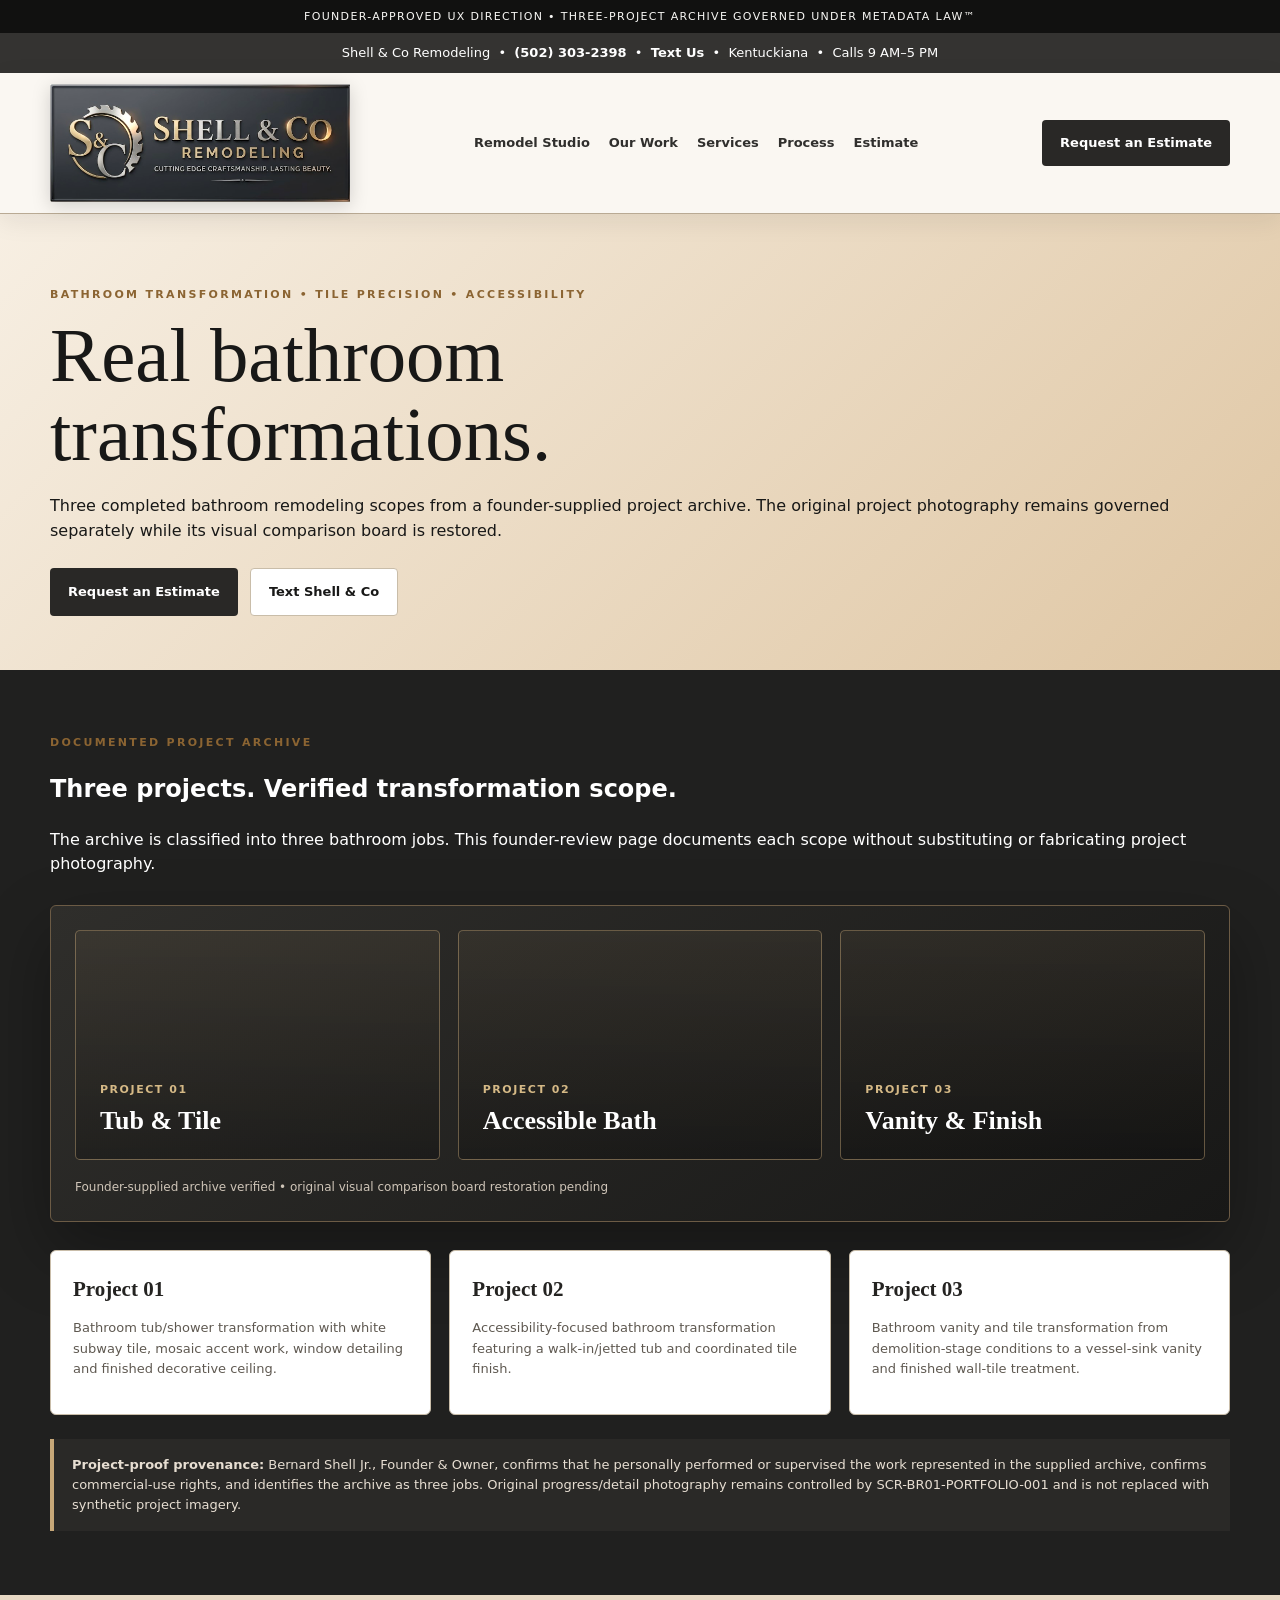
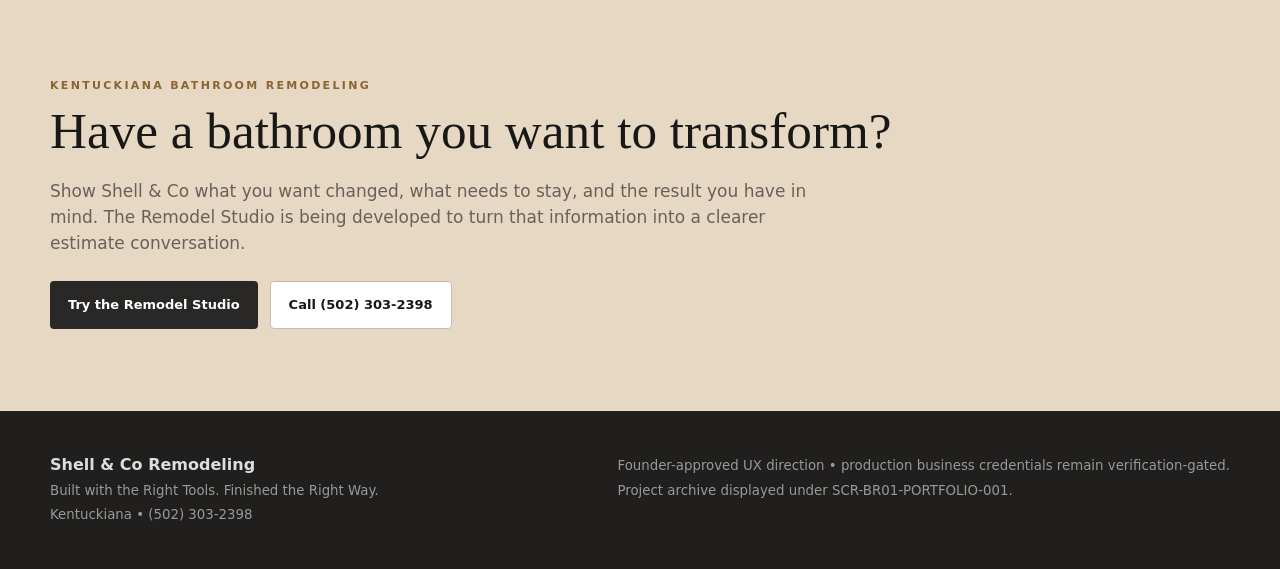
==== our-work.html @ 7fb0405b "fix(br02): refresh final presentation assets" ====
<!doctype html>
<html lang="en">
<head>
<meta charset="utf-8">
<meta name="viewport" content="width=device-width,initial-scale=1">
<title>Before & After Bathroom Projects | Shell & Co Remodeling</title>
<meta name="description" content="Shell & Co Remodeling project gallery showing three founder-supplied before-and-after bathroom remodeling project groups in the founder-approved website experience.">
<meta name="robots" content="noindex,nofollow">
<link rel="apple-touch-icon" sizes="180x180" href="assets/brand/apple-touch-icon.png">
<link rel="icon" type="image/png" sizes="32x32" href="assets/brand/favicon-32x32.png">
<link rel="icon" type="image/png" sizes="16x16" href="assets/brand/favicon-16x16.png">
<link rel="icon" href="assets/brand/favicon.ico">
<meta name="theme-color" content="#343331">
<link rel="stylesheet" href="assets/styles.css">
<link rel="stylesheet" href="assets/qa-fixes.css?v=20260819-1">
<style>
.work-hero{padding:72px 0 54px;background:linear-gradient(135deg,#f7efe3,#dfc6a3)}
.work-hero h1{font-family:Georgia,"Times New Roman",serif;font-size:clamp(46px,6vw,78px);line-height:1.02;margin:14px 0 20px;font-weight:500;max-width:900px}
.work-proof{background:#20201f;padding:64px 0;color:#fff}
.project-archive-board{display:grid;grid-template-columns:repeat(3,1fr);gap:18px;margin-top:28px;padding:24px;border:1px solid #6c5b45;box-shadow:0 28px 70px rgba(0,0,0,.32);border-radius:6px;background:linear-gradient(145deg,#2f2e2b,#181817)}
.archive-project{min-height:230px;display:flex;flex-direction:column;justify-content:flex-end;padding:24px;border:1px solid rgba(198,167,120,.45);border-radius:5px;background:linear-gradient(180deg,rgba(198,167,120,.08),rgba(0,0,0,.2))}
.archive-project span{font-size:11px;font-weight:800;letter-spacing:.14em;text-transform:uppercase;color:#d5b986}
.archive-project strong{font-family:Georgia,"Times New Roman",serif;font-size:26px;line-height:1.12;margin-top:8px}
.archive-status{grid-column:1/-1;margin:0;color:#cfc5b8;font-size:12px;line-height:1.55}
.project-notes{display:grid;grid-template-columns:repeat(3,1fr);gap:18px;margin-top:28px}
.project-note{background:#fff;color:#242321;border:1px solid #c9bda9;border-radius:6px;padding:22px}
.project-note strong{font-family:Georgia,serif;font-size:21px}
.project-note p{font-size:13px;color:#5f5951}
.proof-law{margin-top:24px;padding:16px 18px;border-left:4px solid #c6a778;background:#2a2927;color:#e7ded2;font-size:13px}
.work-cta{display:flex;gap:12px;flex-wrap:wrap;margin-top:24px}
@media(max-width:760px){.project-archive-board,.project-notes{grid-template-columns:1fr}.archive-project{min-height:150px}.work-hero{padding:54px 0 42px}.work-proof{padding:44px 0}}
</style>
</head>
<body>
<div class="prototype-bar">Founder-Approved UX Direction • Three-project archive governed under Metadata Law™</div>
<div class="contact-bar">Shell &amp; Co Remodeling &nbsp;•&nbsp; <a href="tel:+15023032398">(502) 303-2398</a> &nbsp;•&nbsp; <a href="sms:+15023032398">Text Us</a> &nbsp;•&nbsp; Kentuckiana &nbsp;•&nbsp; Calls 9 AM–5 PM</div>
<header class="site-header"><div class="wrap nav">
<a class="brand" href="index.html#top"><img class="brand-logo brand-logo-horizontal" src="assets/brand/shellco-nav-header.png" alt="Shell & Co Remodeling — Cutting Edge Craftsmanship. Lasting Beauty."></a>
<nav class="nav-links" aria-label="Primary"><a href="index.html#studio">Remodel Studio</a><a href="our-work.html" aria-current="page">Our Work</a><a href="index.html#services">Services</a><a href="index.html#process">Process</a><a href="index.html#estimate">Estimate</a></nav>
<a class="button" href="index.html#estimate">Request an Estimate</a>
</div></header>
<main>
<section class="work-hero"><div class="wrap"><div class="eyebrow">Bathroom Transformation • Tile Precision • Accessibility</div><h1>Real bathroom transformations.</h1><p class="lead">Three completed bathroom remodeling scopes from a founder-supplied project archive. The original project photography remains governed separately while its visual comparison board is restored.</p><div class="work-cta"><a class="button" href="index.html#estimate">Request an Estimate</a><a class="button light" href="sms:+15023032398">Text Shell &amp; Co</a></div></div></section>
<section class="work-proof"><div class="wrap"><div class="eyebrow">Documented Project Archive</div><h2>Three projects. Verified transformation scope.</h2><p class="lead">The archive is classified into three bathroom jobs. This founder-review page documents each scope without substituting or fabricating project photography.</p>
<div class="project-archive-board" aria-label="Three documented bathroom remodeling projects"><article class="archive-project"><span>Project 01</span><strong>Tub &amp; Tile</strong></article><article class="archive-project"><span>Project 02</span><strong>Accessible Bath</strong></article><article class="archive-project"><span>Project 03</span><strong>Vanity &amp; Finish</strong></article><p class="archive-status">Founder-supplied archive verified • original visual comparison board restoration pending</p></div>
<div class="project-notes">
<article class="project-note"><strong>Project 01</strong><p>Bathroom tub/shower transformation with white subway tile, mosaic accent work, window detailing and finished decorative ceiling.</p></article>
<article class="project-note"><strong>Project 02</strong><p>Accessibility-focused bathroom transformation featuring a walk-in/jetted tub and coordinated tile finish.</p></article>
<article class="project-note"><strong>Project 03</strong><p>Bathroom vanity and tile transformation from demolition-stage conditions to a vessel-sink vanity and finished wall-tile treatment.</p></article>
</div>
<div class="proof-law"><strong>Project-proof provenance:</strong> Bernard Shell Jr., Founder &amp; Owner, confirms that he personally performed or supervised the work represented in the supplied archive, confirms commercial-use rights, and identifies the archive as three jobs. Original progress/detail photography remains controlled by SCR-BR01-PORTFOLIO-001 and is not replaced with synthetic project imagery.</div>
</div></section>
<section class="section sand"><div class="wrap"><div class="eyebrow">Kentuckiana Bathroom Remodeling</div><h2>Have a bathroom you want to transform?</h2><p class="lead">Show Shell & Co what you want changed, what needs to stay, and the result you have in mind. The Remodel Studio is being developed to turn that information into a clearer estimate conversation.</p><div class="work-cta"><a class="button" href="index.html#studio">Try the Remodel Studio</a><a class="button light" href="tel:+15023032398">Call (502) 303-2398</a></div></div></section>
</main>
<footer class="footer"><div class="wrap footer-grid"><div><strong>Shell &amp; Co Remodeling</strong><br><small>Built with the Right Tools. Finished the Right Way.<br>Kentuckiana • (502) 303-2398</small></div><div><small>Founder-approved UX direction • production business credentials remain verification-gated.<br>Project archive displayed under SCR-BR01-PORTFOLIO-001.</small></div></div></footer>
</body></html>
---- assets/styles.css ----
:root{--ink:#242321;--charcoal:#3d3b39;--charcoal2:#2c2b29;--gray:#74716c;--line:#d8d1c6;--beige:#d9c7af;--sand:#eee6da;--cream:#f7f3ed;--white:#fff;--green:#53735a;--yellow:#a8792d;--red:#99584d;--shadow:0 18px 55px rgba(42,38,33,.12)}*{box-sizing:border-box}html{scroll-behavior:smooth}body{margin:0;font-family:Inter,ui-sans-serif,system-ui,-apple-system,BlinkMacSystemFont,"Segoe UI",sans-serif;color:var(--ink);background:var(--cream);line-height:1.55}button,input,select,textarea{font:inherit}a{color:inherit}.wrap{width:min(1180px,calc(100% - 36px));margin:auto}.prototype-bar{background:#181817;color:#eee;padding:8px 18px;text-align:center;font-size:11px;letter-spacing:.12em;text-transform:uppercase}.contact-bar{background:var(--charcoal);color:#fff;padding:10px 18px;text-align:center;font-size:13px}.contact-bar a{color:#fff;font-weight:750;text-decoration:none}.site-header{position:sticky;top:0;z-index:50;background:rgba(247,243,237,.96);backdrop-filter:blur(12px);border-bottom:1px solid var(--line)}.nav{display:flex;align-items:center;justify-content:space-between;gap:24px;padding:13px 0}.brand{display:flex;align-items:center;gap:13px;text-decoration:none}.brand-logo{display:block;object-fit:contain}.brand-logo-horizontal{width:min(320px,34vw);height:auto;background:transparent;border-radius:0}.brand-copy strong{display:block;font-family:Georgia,"Times New Roman",serif;font-size:20px;letter-spacing:.02em}.brand-copy span{display:block;color:#776d61;font-size:9px;letter-spacing:.18em;text-transform:uppercase}.nav-links{display:flex;align-items:center;gap:24px}.nav-links a{text-decoration:none;font-size:13px;font-weight:650;color:#494744}.button{display:inline-flex;align-items:center;justify-content:center;border:0;border-radius:4px;padding:13px 18px;background:var(--charcoal);color:#fff;text-decoration:none;font-weight:800;font-size:13px;cursor:pointer;transition:.2s}.button:hover{transform:translateY(-1px);background:#292826}.button.light{background:#fff;color:var(--ink);border:1px solid var(--line)}.button.beige{background:var(--beige);color:#2a2723}.button.ghost{background:transparent;border:1px solid #8a8176;color:var(--ink)}.hero{display:grid;grid-template-columns:1.05fr .95fr;min-height:650px;background:linear-gradient(130deg,#f8f4ed,#eee4d6)}.hero-copy{display:flex;flex-direction:column;justify-content:center;padding:78px max(30px,calc((100vw - 1180px)/2)) 78px max(30px,calc((100vw - 1180px)/2))}.eyebrow{font-size:11px;letter-spacing:.21em;text-transform:uppercase;color:#8f7354;font-weight:850}.hero h1{font-family:Georgia,"Times New Roman",serif;font-size:clamp(47px,5vw,76px);line-height:1.02;margin:15px 0 21px;font-weight:500}.hero p{max-width:650px;color:#5a5550;font-size:18px}.hero-actions{display:flex;gap:12px;flex-wrap:wrap;margin-top:22px}.hero-visual{background:var(--charcoal2);display:grid;place-items:center;padding:50px;position:relative;overflow:hidden}.hero-visual:before,.hero-visual:after{content:"";position:absolute;border:1px solid rgba(217,199,175,.3);border-radius:50%}.hero-visual:before{width:520px;height:520px}.hero-visual:after{width:350px;height:350px}.blade-mark{position:relative;z-index:1;width:min(340px,90%);aspect-ratio:1;border:18px dashed #b9b4ae;border-radius:50%;display:grid;place-items:center;box-shadow:0 0 0 6px #6f6d69 inset}.blade-mark .house{width:60%;height:45%;border-left:7px solid #eee;border-right:7px solid #eee;border-bottom:7px solid #eee;position:relative}.blade-mark .house:before{content:"";position:absolute;width:67%;aspect-ratio:1;left:16%;top:-45%;border-left:7px solid #eee;border-top:7px solid #eee;transform:rotate(45deg)}.blade-mark b{position:absolute;bottom:28px;color:#d9c7af;font-family:Georgia,serif;letter-spacing:.13em;font-size:13px}.section{padding:82px 0}.section.white{background:#fff}.section.dark{background:var(--charcoal2);color:#fff}.section.sand{background:var(--sand)}.section h2{font-family:Georgia,"Times New Roman",serif;font-size:clamp(36px,4vw,54px);line-height:1.1;margin:9px 0 18px;font-weight:500}.section .lead{max-width:760px;color:#68615a;font-size:17px}.section.dark .lead{color:#d0cbc5}.feature-grid{display:grid;grid-template-columns:repeat(3,1fr);gap:18px;margin-top:35px}.feature{padding:27px;background:#fff;border:1px solid var(--line);border-radius:6px}.feature .num{font-family:Georgia,serif;color:#a48664;font-size:31px}.feature h3{font-family:Georgia,serif;font-size:22px;margin:8px 0}.feature p{color:#655f58;font-size:14px}.studio-shell{margin-top:35px;border:1px solid var(--line);border-radius:8px;background:#fff;box-shadow:var(--shadow);overflow:hidden}.studio-head{display:flex;justify-content:space-between;gap:20px;align-items:center;padding:20px 24px;background:#302f2d;color:#fff}.studio-head strong{font-family:Georgia,serif;font-size:22px}.studio-head span{font-size:11px;letter-spacing:.1em;text-transform:uppercase;color:#d9c7af}.studio-grid{display:grid;grid-template-columns:.8fr 1.2fr;min-height:520px}.controls{padding:26px;border-right:1px solid var(--line);background:#fbfaf8}.output{padding:26px;background:#f2eee8}.step-label{display:flex;gap:10px;align-items:center;font-weight:800;margin:4px 0 11px}.step-label i{font-style:normal;width:27px;height:27px;border-radius:50%;display:grid;place-items:center;background:var(--charcoal);color:#fff;font-size:12px}.dropzone{border:2px dashed #b7ab9d;border-radius:7px;padding:22px;text-align:center;background:#fff;cursor:pointer;transition:.2s}.dropzone:hover,.dropzone.drag{border-color:#7e694f;background:#fbf6ef}.dropzone input{display:none}.preview-image{width:100%;max-height:270px;object-fit:cover;border-radius:5px;margin-top:14px;display:none}.field{margin-top:17px}.field label{display:block;font-size:11px;letter-spacing:.08em;text-transform:uppercase;font-weight:800;color:#6d6257;margin-bottom:6px}.field select,.field input,.field textarea{width:100%;border:1px solid #cfc6ba;border-radius:4px;padding:11px 12px;background:#fff}.field textarea{min-height:86px;resize:vertical}.chips{display:flex;flex-wrap:wrap;gap:8px}.chip{padding:9px 11px;border:1px solid #cfc6ba;border-radius:999px;background:#fff;font-size:12px;cursor:pointer}.chip.active{background:var(--charcoal);color:#fff;border-color:var(--charcoal)}.concept-grid{display:grid;grid-template-columns:1fr 1fr;gap:14px;margin-top:14px}.concept{background:#fff;border:1px solid var(--line);border-radius:6px;overflow:hidden;position:relative}.concept-art{aspect-ratio:4/3;display:grid;place-items:center;background:linear-gradient(145deg,#d6cec2,#f7f4ef 47%,#aaa39a);position:relative}.concept-art:before{content:"";position:absolute;width:60%;height:56%;border:7px solid rgba(55,53,50,.58);border-top:0;bottom:11%;left:20%}.concept-art:after{content:"";position:absolute;width:43%;height:43%;border-left:7px solid rgba(55,53,50,.58);border-top:7px solid rgba(55,53,50,.58);transform:rotate(45deg);top:14%;left:28%}.concept-art span{z-index:1;background:rgba(45,43,40,.82);color:#fff;padding:7px 10px;border-radius:3px;font-size:11px;letter-spacing:.06em;text-transform:uppercase}.concept-copy{padding:14px}.concept-copy strong{font-family:Georgia,serif}.concept-copy p{font-size:12px;color:#69635c;margin:5px 0 0}.concept.selected{outline:3px solid var(--beige)}.concept button{position:absolute;right:10px;top:10px;border:0;background:#fff;padding:7px 9px;border-radius:3px;font-size:11px;font-weight:800;cursor:pointer}.notice{padding:13px 15px;border:1px solid #d7c29d;background:#fff9ec;color:#675a48;border-radius:5px;font-size:12px;margin-top:14px}.packet{margin-top:18px;background:#2f2e2c;color:#fff;border-radius:6px;padding:18px}.packet h3{font-family:Georgia,serif;margin:0 0 8px}.packet p{font-size:12px;color:#d9d3ca}.packet-tags{display:flex;gap:7px;flex-wrap:wrap}.packet-tags span{border:1px solid #746f68;padding:5px 8px;border-radius:999px;font-size:10px}.trust-grid{display:grid;grid-template-columns:repeat(3,1fr);gap:17px;margin-top:30px}.trust{background:#fff;border:1px solid var(--line);padding:24px;border-radius:5px}.trust b{font-family:Georgia,serif;font-size:20px}.trust p{font-size:13px;color:#675f58}.review-status{display:flex;gap:10px;flex-wrap:wrap;margin-top:16px}.status{font-size:11px;font-weight:800;border-radius:999px;padding:7px 9px}.status.green{background:#e7f0e8;color:var(--green)}.status.yellow{background:#fff1d7;color:var(--yellow)}.status.red{background:#f5e3df;color:var(--red)}.estimate{display:grid;grid-template-columns:.8fr 1.2fr;gap:26px;margin-top:30px}.contact-card{background:var(--charcoal2);color:#fff;padding:28px;border-radius:6px}.contact-card h3{font-family:Georgia,serif;font-size:28px;margin-top:0}.contact-card a{color:#fff}.contact-card p{color:#ddd}.form-card{background:#fff;border:1px solid var(--line);padding:28px;border-radius:6px}.form-grid{display:grid;grid-template-columns:1fr 1fr;gap:14px}.full{grid-column:1/-1}.form-card label{display:block;font-size:11px;text-transform:uppercase;letter-spacing:.07em;font-weight:800;color:#685f55;margin-bottom:5px}.form-card input,.form-card select,.form-card textarea{width:100%;padding:11px;border:1px solid #cbc2b7;border-radius:4px}.form-card textarea{min-height:90px}.form-result{display:none;margin-top:14px;background:#edf3ec;border:1px solid #b7c8b3;color:#365135;padding:13px;border-radius:4px;font-size:13px}.footer{padding:42px 0;background:#201f1e;color:#ddd}.footer-grid{display:flex;justify-content:space-between;gap:30px;flex-wrap:wrap}.footer small{color:#999}.research-note{font-size:12px;color:#777;margin-top:15px}.sr-only{position:absolute;width:1px;height:1px;padding:0;margin:-1px;overflow:hidden;clip:rect(0,0,0,0);white-space:nowrap;border:0}@media(max-width:920px){.nav-links{display:none}.hero{grid-template-columns:1fr;min-height:auto}.hero-copy{padding:60px 26px}.hero-visual{min-height:440px}.feature-grid,.trust-grid,.estimate,.studio-grid{grid-template-columns:1fr}.controls{border-right:0;border-bottom:1px solid var(--line)}.form-grid,.concept-grid{grid-template-columns:1fr}.full{grid-column:auto}.section{padding:62px 0}}@media(max-width:560px){.wrap{width:min(100% - 24px,1180px)}.hero h1{font-size:43px}.section h2{font-size:37px}.brand-copy span{display:none}.brand-logo{width:48px;height:52px}.button{width:100%}.hero-actions{display:grid}.studio-head{align-items:flex-start;flex-direction:column}.output,.controls{padding:18px}}
.hero-brand-mark{position:relative;z-index:1;width:min(480px,88%);height:auto;object-fit:contain;filter:drop-shadow(0 18px 36px rgba(0,0,0,.2))}
@media(max-width:560px){.brand-logo-horizontal{width:220px}.hero-brand-mark{width:min(390px,92%)}}


/* SCR-BR02 frontend integration — founder-review controls */
.studio-consent{display:flex;gap:10px;align-items:flex-start;margin-top:16px;padding:12px 14px;border:1px solid #cfc5b7;border-radius:10px;background:#f7f3ed;color:#3f3a35;font-size:13px;line-height:1.45}
.studio-consent input{margin-top:3px;accent-color:#2f302f}
.concept[hidden]{display:none}
.concept-art{overflow:hidden}
.concept-art img{display:block;width:100%;height:100%;min-height:210px;object-fit:cover}
.concept .concept-select:disabled{opacity:.55;cursor:not-allowed}
.notice.error{border-color:#9e3b35;background:#fff1ef;color:#70251f}
.notice.success{border-color:#4d7559;background:#eff8f1;color:#284c32}
#generateBtn[disabled],#deleteStudioBtn[disabled]{opacity:.62;cursor:wait}

/* SCR-BR02 upload layout correction — keep the step header outside the dropzone. */
.studio-upload-step{display:flex;flex-direction:column;width:100%;min-width:0}
.studio-upload-step .step-label{position:relative;z-index:1;width:100%;margin:4px 0 14px;overflow:visible}
.studio-upload-step .step-label span{display:block;min-width:0;line-height:1.35}
.studio-upload-step .dropzone{display:flex;flex-direction:column;align-items:center;justify-content:center;width:100%;min-height:132px;padding:26px 22px;overflow:visible;line-height:1.45}
.studio-upload-step .dropzone strong{display:block;max-width:100%;margin:0;color:var(--ink);line-height:1.35}
.studio-upload-step .dropzone small{display:block;max-width:100%;margin-top:8px;color:#5f5951;line-height:1.45}
.studio-upload-step .preview-image{flex:0 0 auto}

@media(max-width:560px){
  .studio-upload-step .dropzone{min-height:120px;padding:22px 16px}
}
---- assets/qa-fixes.css ----
/* SCR-BR01 founder-review QA corrections — 2026-08-12 */

a:focus-visible,
button:focus-visible,
input:focus-visible,
select:focus-visible,
textarea:focus-visible,
.dropzone:focus-within {
  outline: 3px solid #9b7441;
  outline-offset: 3px;
}

:root {
  --ink:#181817;
  --charcoal:#343331;
  --charcoal2:#20201f;
  --gray:#5f5d59;
  --line:#c9bda9;
  --beige:#c6a778;
  --sand:#e7d8c3;
  --cream:#f5ede1;
  --white:#ffffff;
  --shadow:0 22px 64px rgba(24,22,19,.18);
}
body { background:var(--cream); }
.prototype-bar { background:#111110; color:#f8f7f4; }
.contact-bar { background:#343331; }
.site-header {background:rgba(250,247,242,.985);border-bottom-color:#b9aa94;box-shadow:0 7px 24px rgba(30,28,25,.08)}
.eyebrow { color:#8b6432; }
.button { background:#292826; }
.button:hover { background:#151514; }
.button.beige { background:#c6a778; color:#171614; }
.section.sand { background:#e7d8c3; }
.section.dark { background:#20201f; }
.research-note { color:#514d47; }
.chip,.concept button,.form-card input,.form-card select,.form-card textarea {min-height:44px}
.chip { display:inline-flex; align-items:center; justify-content:center; }
.concept button { min-width:64px; padding:9px 12px; }

.site-header .nav { padding:11px 0; }
.brand { flex:0 0 auto; }
.brand-logo-horizontal {width:min(300px,30vw)!important;height:auto!important;max-height:none;filter:contrast(1.06) saturate(1.08) drop-shadow(0 4px 9px rgba(0,0,0,.16))}
.nav-links { gap:19px; }
.nav-links a { color:#302f2d; font-weight:720; }

.hero {grid-template-columns:1fr 1fr;background:linear-gradient(135deg,#f7efe3 0%,#e9d7be 100%)}
.hero-copy {padding-left:max(52px,calc((100vw - 1320px)/2));padding-right:58px}
.hero h1 {max-width:670px;font-size:clamp(54px,5.2vw,80px);letter-spacing:-.025em}
.hero p { color:#49443e; }
.hero-visual {min-height:660px;padding:22px;background:radial-gradient(circle at 50% 45%,rgba(198,167,120,.17),rgba(198,167,120,0) 44%),linear-gradient(145deg,#31312f 0%,#1d1d1c 100%)}
.hero-visual:before {width:610px;height:610px;border-color:rgba(198,167,120,.28)}
.hero-visual:after {width:430px;height:430px;border-color:rgba(255,255,255,.12)}
.hero-brand-mark {width:min(610px,98%)!important;max-height:610px;object-fit:contain;filter:contrast(1.18) saturate(1.2) brightness(1.04) drop-shadow(0 30px 58px rgba(0,0,0,.34))}

.studio-shell {border-color:#bba98e;box-shadow:0 28px 74px rgba(53,45,35,.2)}
.studio-head {background:linear-gradient(110deg,#292825,#3d3933);border-bottom:1px solid rgba(198,167,120,.55)}
.studio-head span { color:#e0c99f; }
.controls { background:#fffdfa; }
.output { background:#ece3d6; }
.packet { background:#242321; border:1px solid #675a48; }
.feature,.trust,.form-card { border-color:#c9bda9; }
.contact-card { background:#242321; }
section[id] { scroll-margin-top:120px; }

/* Founder-selected project proof / conversion layer. */
.project-preview {position:relative;overflow:hidden}
.project-preview:after {content:"";position:absolute;width:520px;height:520px;border:1px solid rgba(198,167,120,.13);border-radius:50%;right:-170px;top:-220px;pointer-events:none}
.project-preview .wrap {position:relative;z-index:1}
.project-preview-grid {display:grid;grid-template-columns:1fr 1fr;gap:18px;margin:30px 0}
.project-preview-grid>div {border:1px solid #5f594f;background:#292826;padding:24px;border-radius:6px}
.project-preview-grid p {font-size:13px;color:#d8d0c6;margin:8px 0 0}
.project-stat {font-family:Georgia,"Times New Roman",serif;font-size:46px;color:#e0c99f;line-height:1}
.mobile-contact-dock {display:none}

@media (max-width:1100px) and (min-width:921px) {
  .brand-logo-horizontal { width:min(270px,28vw)!important; }
  .nav-links { gap:14px; }
  .nav-links a { font-size:12px; }
  .site-header > .wrap > .button { padding-left:14px; padding-right:14px; }
}
@media (max-width:920px) {
  .site-header .nav { gap:14px; }
  .brand-logo-horizontal { width:min(255px,48vw)!important; max-height:none; }
  .site-header > .wrap > .button { flex:0 0 auto; white-space:nowrap; }
  .hero { grid-template-columns:1fr; }
  .hero-copy { padding:64px 34px; }
  .hero h1 { max-width:760px; }
  .hero-visual { min-height:520px; padding:24px; }
  .hero-brand-mark { width:min(520px,92%)!important; }
  .project-preview-grid {grid-template-columns:1fr}
}

@media (max-width:560px) {
  body {padding-bottom:64px}
  .prototype-bar { font-size:9px; letter-spacing:.08em; padding:7px 10px; }
  .contact-bar { font-size:12px; padding:9px 10px; }
  .site-header .nav { padding:8px 0; gap:8px; }
  .brand-logo-horizontal {width:min(215px,68vw)!important;height:auto!important;max-height:none}
  .site-header > .wrap > .button { display:none; }
  .hero-copy { padding:52px 20px; }
  .hero-visual { min-height:390px; padding:14px; }
  .hero-brand-mark { width:min(370px,98%)!important; max-height:370px; }
  .hero h1 { font-size:clamp(42px,12.5vw,52px); }
  .section h2 { font-size:clamp(32px,10vw,40px); }
  .section { padding:54px 0; }
  .studio-head { padding:17px 18px; }
  .studio-head span { line-height:1.5; }
  .form-card,.contact-card { padding:22px 18px; }
  .mobile-contact-dock {position:fixed;display:grid;grid-template-columns:repeat(3,1fr);left:0;right:0;bottom:0;z-index:1000;background:#1c1b1a;border-top:1px solid #6c5b45;box-shadow:0 -8px 25px rgba(0,0,0,.22);padding:max(7px,env(safe-area-inset-bottom)) 8px 7px;gap:7px}
  .mobile-contact-dock a {min-height:46px;display:flex;align-items:center;justify-content:center;text-decoration:none;border:1px solid #6b6258;border-radius:4px;color:#fff;font-size:12px;font-weight:850;letter-spacing:.03em}
  .mobile-contact-dock a:last-child {background:#c6a778;color:#171614;border-color:#c6a778}
}

@media (max-width:380px) {
  .brand-logo-horizontal { width:min(195px,70vw)!important; }
  .hero-copy { padding-left:16px; padding-right:16px; }
  .wrap { width:calc(100% - 20px); }
}

@media (prefers-reduced-motion:reduce) {
  html { scroll-behavior:auto; }
  *,*::before,*::after { transition-duration:.01ms!important; animation-duration:.01ms!important; animation-iteration-count:1!important; }
}
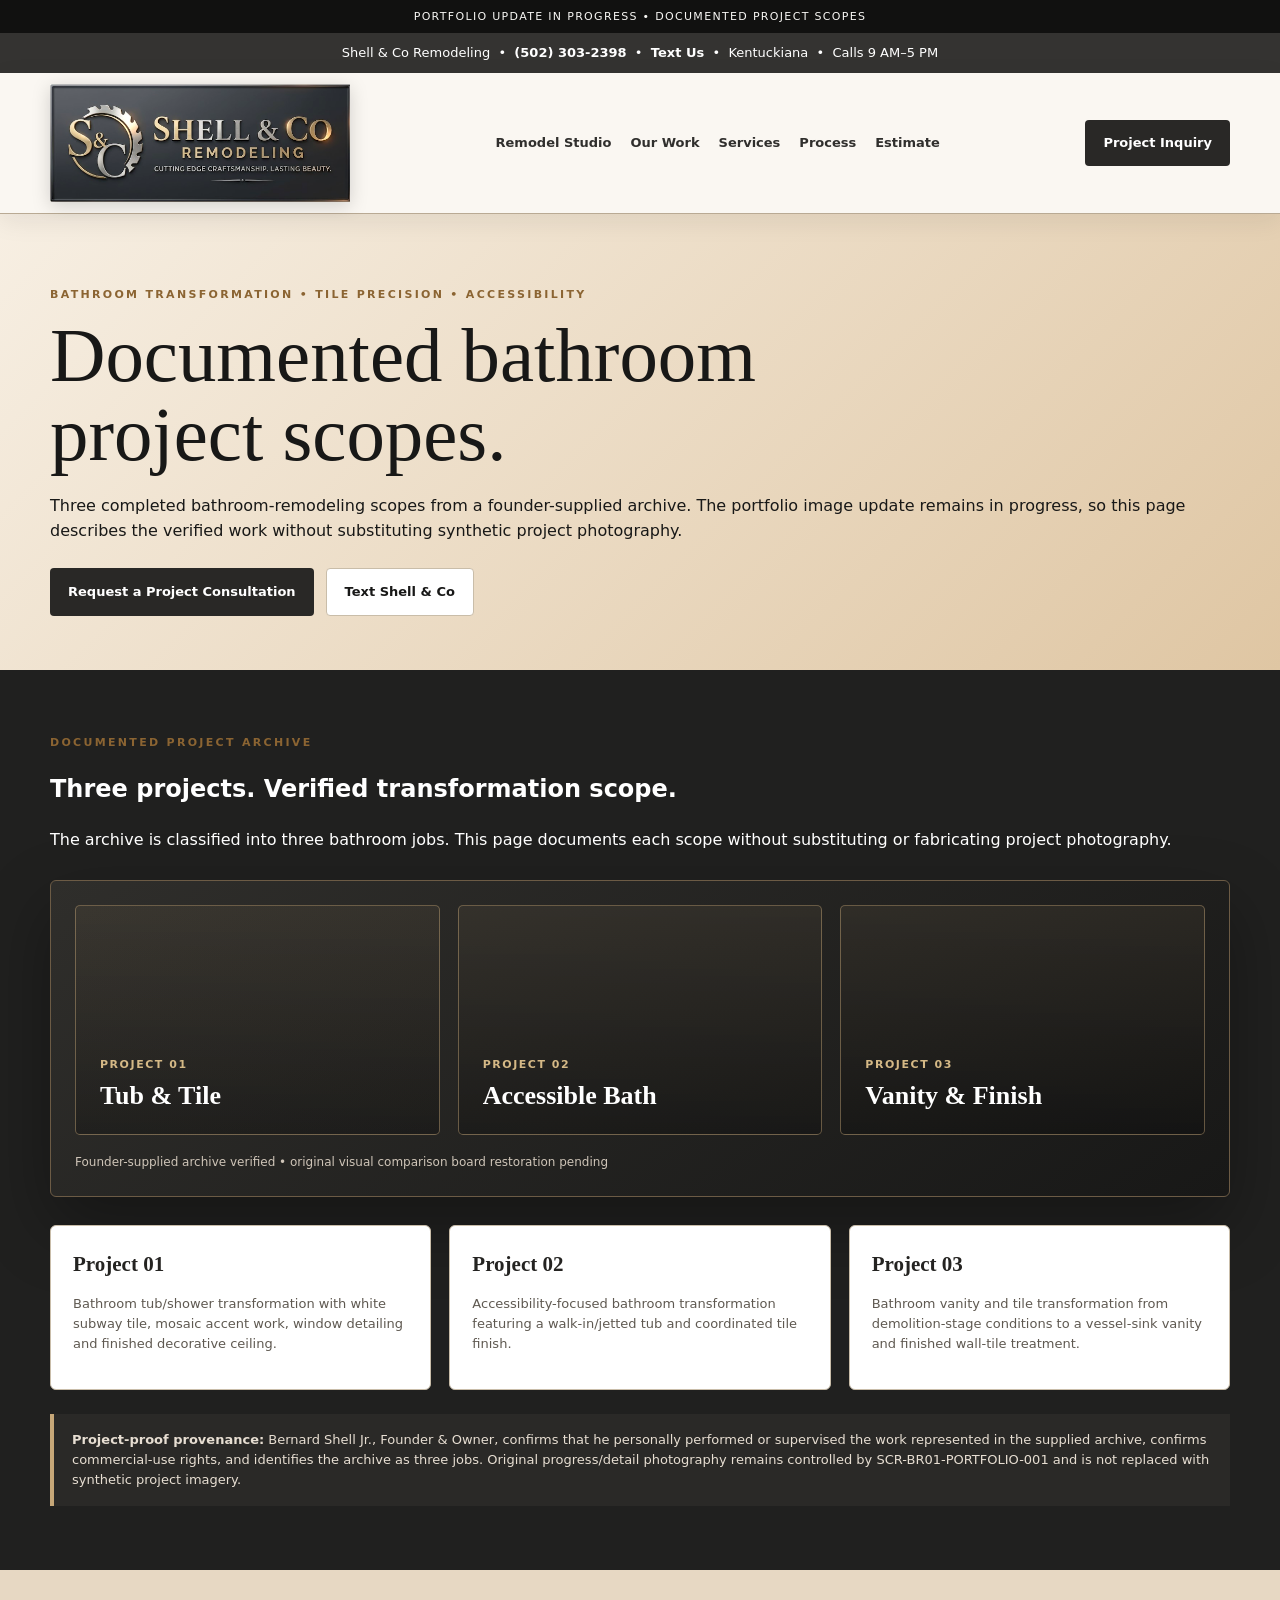
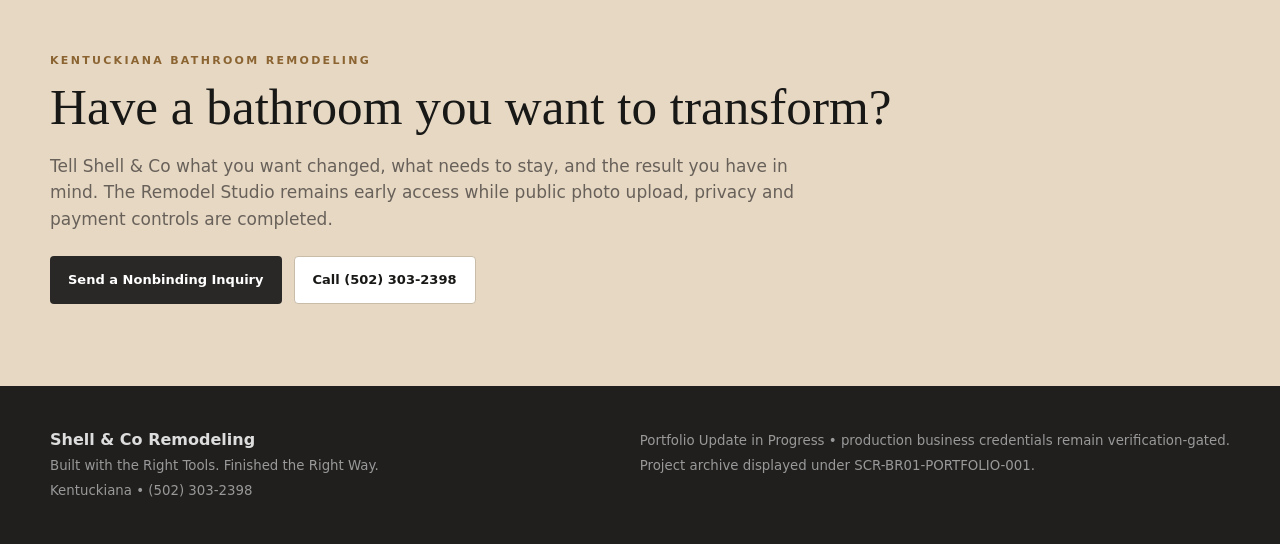
==== commit 3a85be54: "feat(launch): publish safe marketing site and secure inquiry intake" ====
--- a/our-work.html
+++ b/our-work.html
@@ -3,9 +3,9 @@
 <head>
 <meta charset="utf-8">
 <meta name="viewport" content="width=device-width,initial-scale=1">
-<title>Before & After Bathroom Projects | Shell & Co Remodeling</title>
-<meta name="description" content="Shell & Co Remodeling project gallery showing three founder-supplied before-and-after bathroom remodeling project groups in the founder-approved website experience.">
-<meta name="robots" content="noindex,nofollow">
+<title>Documented Bathroom Projects | Shell & Co Remodeling</title>
+<meta name="description" content="Shell & Co Remodeling documented bathroom project scopes, including tub and tile, accessible bath, vanity and finish work. Portfolio update in progress.">
+<meta name="robots" content="index,follow">
 <link rel="apple-touch-icon" sizes="180x180" href="assets/brand/apple-touch-icon.png">
 <link rel="icon" type="image/png" sizes="32x32" href="assets/brand/favicon-32x32.png">
 <link rel="icon" type="image/png" sizes="16x16" href="assets/brand/favicon-16x16.png">
@@ -32,16 +32,16 @@
 </style>
 </head>
 <body>
-<div class="prototype-bar">Founder-Approved UX Direction • Three-project archive governed under Metadata Law™</div>
+<div class="prototype-bar">Portfolio Update in Progress • Documented Project Scopes</div>
 <div class="contact-bar">Shell &amp; Co Remodeling &nbsp;•&nbsp; <a href="tel:+15023032398">(502) 303-2398</a> &nbsp;•&nbsp; <a href="sms:+15023032398">Text Us</a> &nbsp;•&nbsp; Kentuckiana &nbsp;•&nbsp; Calls 9 AM–5 PM</div>
 <header class="site-header"><div class="wrap nav">
 <a class="brand" href="index.html#top"><img class="brand-logo brand-logo-horizontal" src="assets/brand/shellco-nav-header.png" alt="Shell & Co Remodeling — Cutting Edge Craftsmanship. Lasting Beauty."></a>
 <nav class="nav-links" aria-label="Primary"><a href="index.html#studio">Remodel Studio</a><a href="our-work.html" aria-current="page">Our Work</a><a href="index.html#services">Services</a><a href="index.html#process">Process</a><a href="index.html#estimate">Estimate</a></nav>
-<a class="button" href="index.html#estimate">Request an Estimate</a>
+<a class="button" href="index.html#estimate">Project Inquiry</a>
 </div></header>
 <main>
-<section class="work-hero"><div class="wrap"><div class="eyebrow">Bathroom Transformation • Tile Precision • Accessibility</div><h1>Real bathroom transformations.</h1><p class="lead">Three completed bathroom remodeling scopes from a founder-supplied project archive. The original project photography remains governed separately while its visual comparison board is restored.</p><div class="work-cta"><a class="button" href="index.html#estimate">Request an Estimate</a><a class="button light" href="sms:+15023032398">Text Shell &amp; Co</a></div></div></section>
-<section class="work-proof"><div class="wrap"><div class="eyebrow">Documented Project Archive</div><h2>Three projects. Verified transformation scope.</h2><p class="lead">The archive is classified into three bathroom jobs. This founder-review page documents each scope without substituting or fabricating project photography.</p>
+<section class="work-hero"><div class="wrap"><div class="eyebrow">Bathroom Transformation • Tile Precision • Accessibility</div><h1>Documented bathroom project scopes.</h1><p class="lead">Three completed bathroom-remodeling scopes from a founder-supplied archive. The portfolio image update remains in progress, so this page describes the verified work without substituting synthetic project photography.</p><div class="work-cta"><a class="button" href="index.html#estimate">Request a Project Consultation</a><a class="button light" href="sms:+15023032398">Text Shell &amp; Co</a></div></div></section>
+<section class="work-proof"><div class="wrap"><div class="eyebrow">Documented Project Archive</div><h2>Three projects. Verified transformation scope.</h2><p class="lead">The archive is classified into three bathroom jobs. This page documents each scope without substituting or fabricating project photography.</p>
 <div class="project-archive-board" aria-label="Three documented bathroom remodeling projects"><article class="archive-project"><span>Project 01</span><strong>Tub &amp; Tile</strong></article><article class="archive-project"><span>Project 02</span><strong>Accessible Bath</strong></article><article class="archive-project"><span>Project 03</span><strong>Vanity &amp; Finish</strong></article><p class="archive-status">Founder-supplied archive verified • original visual comparison board restoration pending</p></div>
 <div class="project-notes">
 <article class="project-note"><strong>Project 01</strong><p>Bathroom tub/shower transformation with white subway tile, mosaic accent work, window detailing and finished decorative ceiling.</p></article>
@@ -50,7 +50,7 @@
 </div>
 <div class="proof-law"><strong>Project-proof provenance:</strong> Bernard Shell Jr., Founder &amp; Owner, confirms that he personally performed or supervised the work represented in the supplied archive, confirms commercial-use rights, and identifies the archive as three jobs. Original progress/detail photography remains controlled by SCR-BR01-PORTFOLIO-001 and is not replaced with synthetic project imagery.</div>
 </div></section>
-<section class="section sand"><div class="wrap"><div class="eyebrow">Kentuckiana Bathroom Remodeling</div><h2>Have a bathroom you want to transform?</h2><p class="lead">Show Shell & Co what you want changed, what needs to stay, and the result you have in mind. The Remodel Studio is being developed to turn that information into a clearer estimate conversation.</p><div class="work-cta"><a class="button" href="index.html#studio">Try the Remodel Studio</a><a class="button light" href="tel:+15023032398">Call (502) 303-2398</a></div></div></section>
+<section class="section sand"><div class="wrap"><div class="eyebrow">Kentuckiana Bathroom Remodeling</div><h2>Have a bathroom you want to transform?</h2><p class="lead">Tell Shell & Co what you want changed, what needs to stay, and the result you have in mind. The Remodel Studio remains early access while public photo upload, privacy and payment controls are completed.</p><div class="work-cta"><a class="button" href="index.html#estimate">Send a Nonbinding Inquiry</a><a class="button light" href="tel:+15023032398">Call (502) 303-2398</a></div></div></section>
 </main>
-<footer class="footer"><div class="wrap footer-grid"><div><strong>Shell &amp; Co Remodeling</strong><br><small>Built with the Right Tools. Finished the Right Way.<br>Kentuckiana • (502) 303-2398</small></div><div><small>Founder-approved UX direction • production business credentials remain verification-gated.<br>Project archive displayed under SCR-BR01-PORTFOLIO-001.</small></div></div></footer>
+<footer class="footer"><div class="wrap footer-grid"><div><strong>Shell &amp; Co Remodeling</strong><br><small>Built with the Right Tools. Finished the Right Way.<br>Kentuckiana • (502) 303-2398</small></div><div><small>Portfolio Update in Progress • production business credentials remain verification-gated.<br>Project archive displayed under SCR-BR01-PORTFOLIO-001.</small></div></div></footer>
 </body></html>
--- a/assets/qa-fixes.css
+++ b/assets/qa-fixes.css
@@ -58,6 +58,11 @@
 .controls { background:#fffdfa; }
 .output { background:#ece3d6; }
 .packet { background:#242321; border:1px solid #675a48; }
+.concept-art.has-image::before,
+.concept-art.has-image::after { content:none; display:none; }
+.concept-art img { width:100%; height:100%; object-fit:cover; display:block; }
+.form-result.error { background:#f8e8e5; border-color:#d5aaa2; color:#6e3028; }
+.form-result.success { background:#edf3ec; border-color:#b7c8b3; color:#365135; }
 .feature,.trust,.form-card { border-color:#c9bda9; }
 .contact-card { background:#242321; }
 section[id] { scroll-margin-top:120px; }
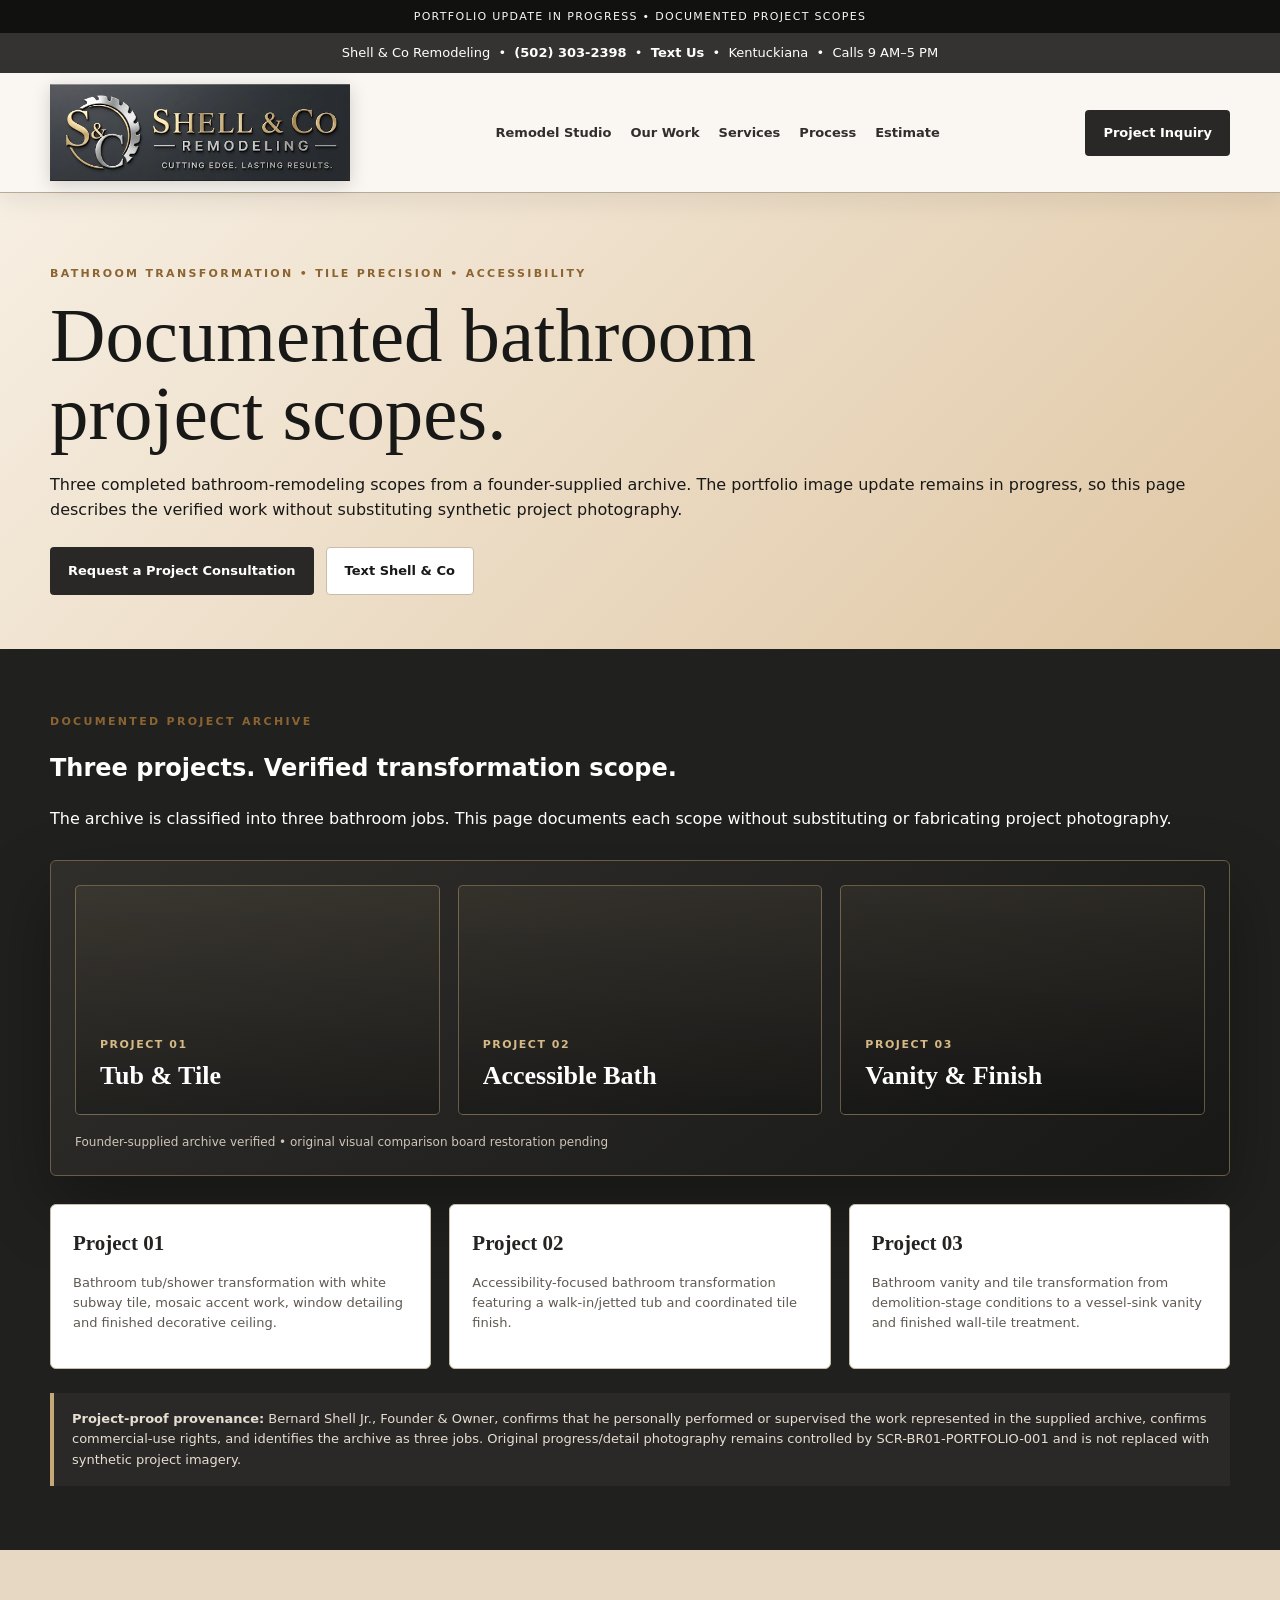
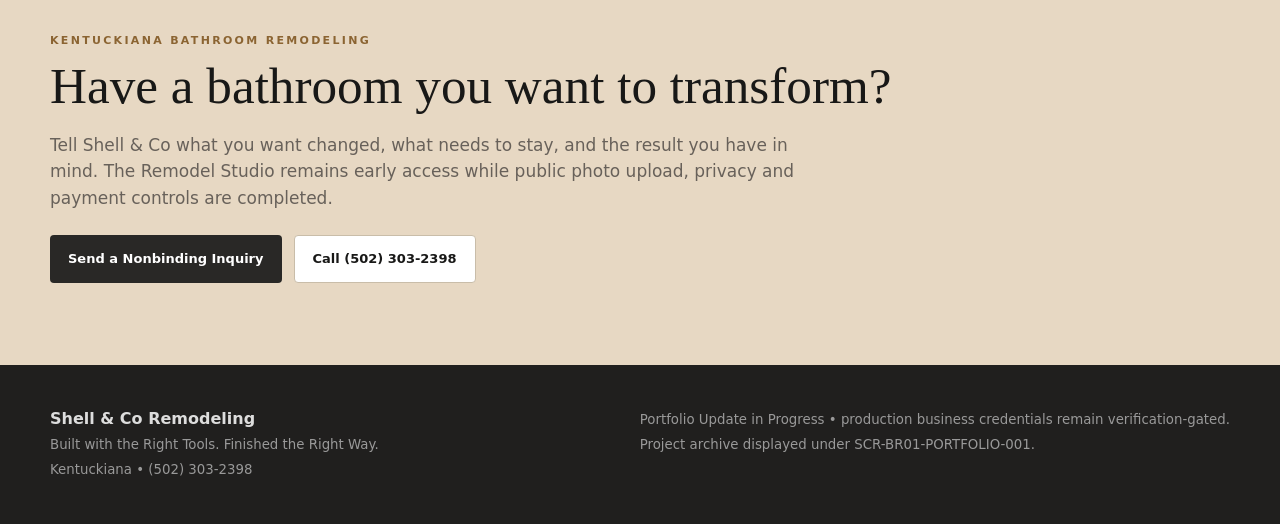
==== commit 766f3cae: "feat(brand): install founder-approved navigation header" ====
--- a/our-work.html
+++ b/our-work.html
@@ -28,6 +28,13 @@
 .project-note p{font-size:13px;color:#5f5951}
 .proof-law{margin-top:24px;padding:16px 18px;border-left:4px solid #c6a778;background:#2a2927;color:#e7ded2;font-size:13px}
 .work-cta{display:flex;gap:12px;flex-wrap:wrap;margin-top:24px}
+.mobile-menu{display:none;position:relative;margin-left:auto}
+.mobile-menu summary{list-style:none;cursor:pointer;border:1px solid #9b7441;border-radius:4px;padding:10px 13px;font-size:12px;font-weight:800;text-transform:uppercase;letter-spacing:.07em}
+.mobile-menu summary::-webkit-details-marker{display:none}
+.mobile-menu nav{position:absolute;right:0;top:calc(100% + 10px);z-index:100;width:220px;display:grid;background:#fff;border:1px solid #b9aa94;border-radius:5px;box-shadow:0 16px 36px rgba(30,28,25,.18);padding:8px}
+.mobile-menu nav a{text-decoration:none;padding:11px 12px;border-bottom:1px solid #e3dbd0;font-size:13px;font-weight:700}
+.mobile-menu nav a:last-child{border-bottom:0;background:#292826;color:#fff}
+@media(max-width:920px){.mobile-menu{display:block}}
 @media(max-width:760px){.project-archive-board,.project-notes{grid-template-columns:1fr}.archive-project{min-height:150px}.work-hero{padding:54px 0 42px}.work-proof{padding:44px 0}}
 </style>
 </head>
@@ -35,8 +42,9 @@
 <div class="prototype-bar">Portfolio Update in Progress • Documented Project Scopes</div>
 <div class="contact-bar">Shell &amp; Co Remodeling &nbsp;•&nbsp; <a href="tel:+15023032398">(502) 303-2398</a> &nbsp;•&nbsp; <a href="sms:+15023032398">Text Us</a> &nbsp;•&nbsp; Kentuckiana &nbsp;•&nbsp; Calls 9 AM–5 PM</div>
 <header class="site-header"><div class="wrap nav">
-<a class="brand" href="index.html#top"><img class="brand-logo brand-logo-horizontal" src="assets/brand/shellco-nav-header.png" alt="Shell & Co Remodeling — Cutting Edge Craftsmanship. Lasting Beauty."></a>
+<a class="brand" href="index.html#top"><img class="brand-logo brand-logo-horizontal" src="assets/brand/shellco-nav-header.png" alt="Shell & Co Remodeling — Cutting Edge. Lasting Results."></a>
 <nav class="nav-links" aria-label="Primary"><a href="index.html#studio">Remodel Studio</a><a href="our-work.html" aria-current="page">Our Work</a><a href="index.html#services">Services</a><a href="index.html#process">Process</a><a href="index.html#estimate">Estimate</a></nav>
+<details class="mobile-menu"><summary>Menu</summary><nav aria-label="Mobile primary"><a href="index.html#services">Services</a><a href="our-work.html" aria-current="page">Our Work</a><a href="index.html#process">Process</a><a href="index.html#studio">Studio — Coming Soon</a><a href="index.html#estimate">Project Inquiry</a></nav></details>
 <a class="button" href="index.html#estimate">Project Inquiry</a>
 </div></header>
 <main>
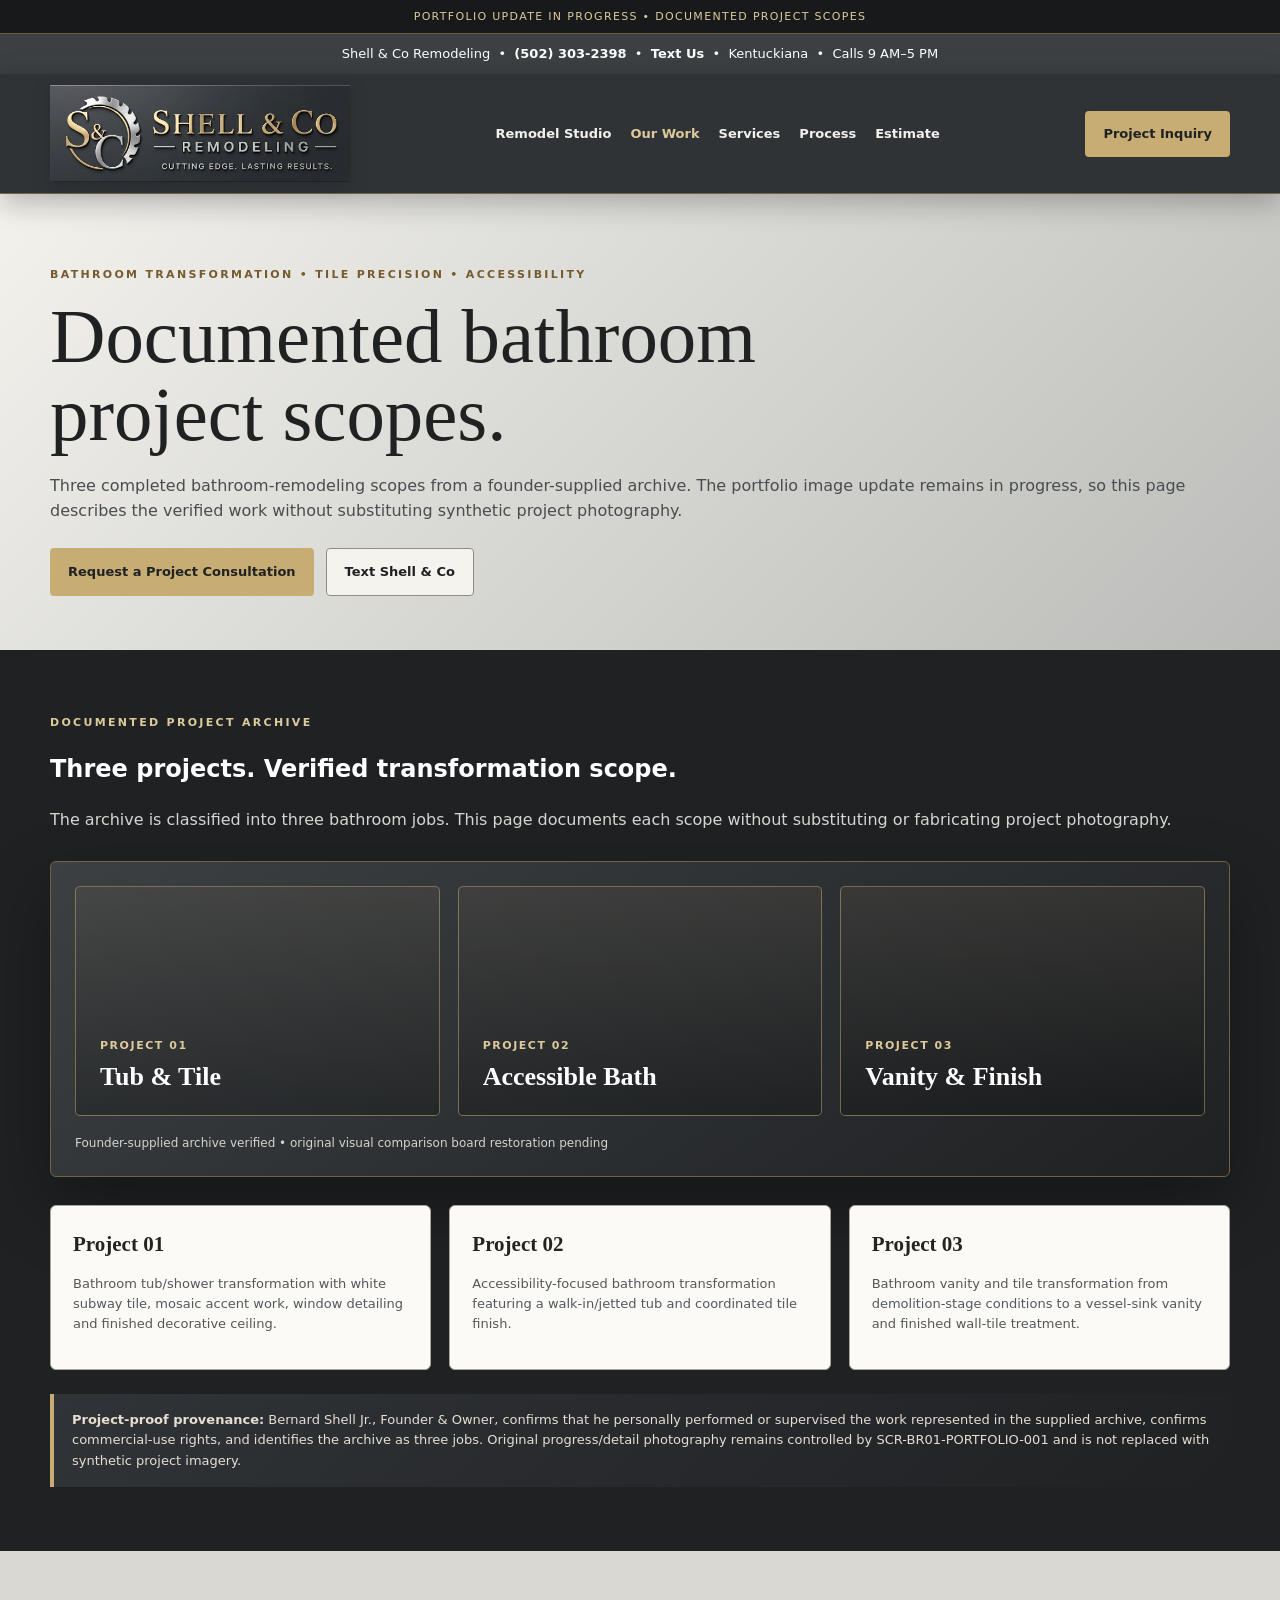
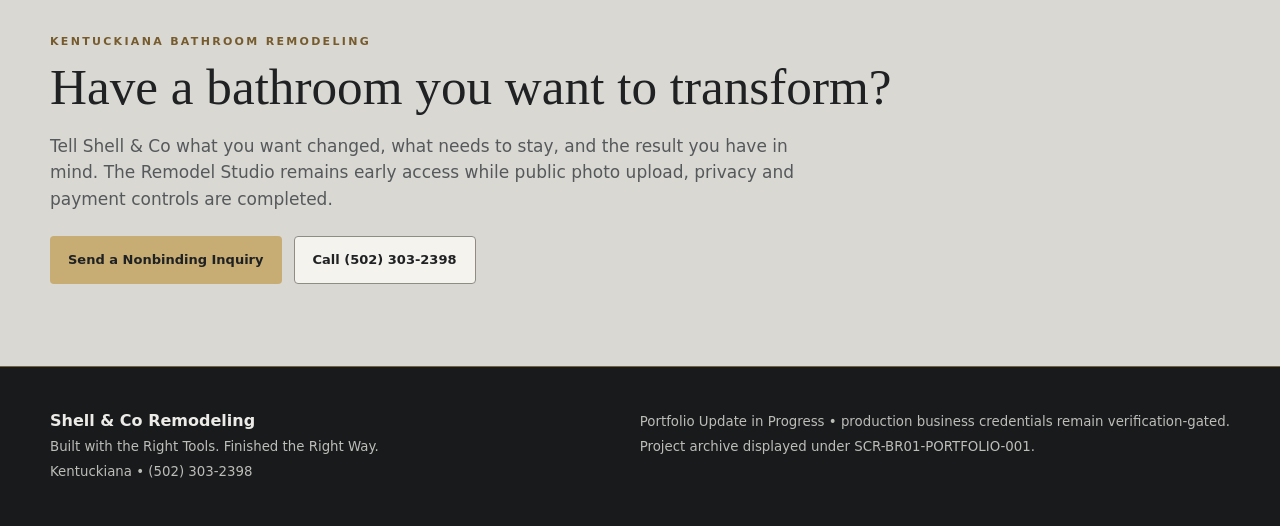
==== commit 9002e912: "feat(brand): apply navigation-header palette sitewide" ====
--- a/our-work.html
+++ b/our-work.html
@@ -10,7 +10,7 @@
 <link rel="icon" type="image/png" sizes="32x32" href="assets/brand/favicon-32x32.png">
 <link rel="icon" type="image/png" sizes="16x16" href="assets/brand/favicon-16x16.png">
 <link rel="icon" href="assets/brand/favicon.ico">
-<meta name="theme-color" content="#343331">
+<meta name="theme-color" content="#2d3033">
 <link rel="stylesheet" href="assets/styles.css">
 <link rel="stylesheet" href="assets/qa-fixes.css?v=20260819-1">
 <style>
@@ -37,6 +37,7 @@
 @media(max-width:920px){.mobile-menu{display:block}}
 @media(max-width:760px){.project-archive-board,.project-notes{grid-template-columns:1fr}.archive-project{min-height:150px}.work-hero{padding:54px 0 42px}.work-proof{padding:44px 0}}
 </style>
+<link rel="stylesheet" href="assets/brand-theme.css?v=20260819-1">
 </head>
 <body>
 <div class="prototype-bar">Portfolio Update in Progress • Documented Project Scopes</div>
--- a/assets/brand-theme.css
+++ b/assets/brand-theme.css
@@ -0,0 +1,166 @@
+/* Shell & Co Remodeling — founder-directed site palette
+   Source reference: approved navigation-header artwork, 2026-08-19. */
+
+:root {
+  --brand-charcoal-950:#1f2123;
+  --brand-charcoal-900:#272a2c;
+  --brand-charcoal-800:#303337;
+  --brand-graphite:#3c4043;
+  --brand-steel:#66696c;
+  --brand-silver:#d5d4ce;
+  --brand-mist:#e7e6e1;
+  --brand-ivory:#f5f3ee;
+  --brand-gold:#c7ad73;
+  --brand-gold-light:#ddca9c;
+  --brand-gold-dark:#765b2e;
+
+  --ink:var(--brand-charcoal-950);
+  --charcoal:var(--brand-charcoal-800);
+  --charcoal2:var(--brand-charcoal-950);
+  --gray:var(--brand-steel);
+  --line:#aaa79e;
+  --beige:var(--brand-gold);
+  --sand:#d9d8d3;
+  --cream:#ebeae6;
+  --white:#fff;
+  --shadow:0 22px 64px rgba(20,22,24,.2);
+}
+
+body { background:var(--cream); color:var(--ink); }
+a:focus-visible,
+button:focus-visible,
+input:focus-visible,
+select:focus-visible,
+textarea:focus-visible,
+.dropzone:focus-within { outline-color:var(--brand-gold); }
+
+.prototype-bar {
+  background:#17191a;
+  color:var(--brand-gold-light);
+  border-bottom:1px solid #675a3e;
+}
+.contact-bar { background:var(--brand-graphite); color:#fff; }
+.site-header {
+  background:rgba(45,48,51,.985);
+  border-bottom-color:#746341;
+  box-shadow:0 8px 28px rgba(15,16,17,.28);
+}
+.nav-links a { color:#f2f1ed; }
+.nav-links a:hover,
+.nav-links a[aria-current="page"] { color:var(--brand-gold-light); }
+.mobile-menu summary { color:#fff; border-color:var(--brand-gold); }
+.mobile-menu nav { background:var(--brand-charcoal-800); border-color:#746341; }
+.mobile-menu nav a { color:#fff; border-bottom-color:#55595c; }
+.mobile-menu nav a:last-child { background:var(--brand-gold); color:var(--brand-charcoal-950); }
+
+.button { background:var(--brand-gold); color:var(--brand-charcoal-950); }
+.button:hover { background:var(--brand-gold-light); color:#17191a; }
+.button.light {
+  background:var(--brand-ivory);
+  color:var(--brand-charcoal-950);
+  border-color:#8f8c84;
+}
+.button.beige { background:var(--brand-gold); color:var(--brand-charcoal-950); }
+.button.ghost { border-color:#8f8c84; color:var(--brand-charcoal-950); }
+
+.hero,
+.work-hero {
+  background:linear-gradient(135deg,#f3f2ed 0%,#d2d2ce 58%,#bbbcb9 100%);
+}
+.hero h1,
+.work-hero h1 { color:var(--brand-charcoal-950); }
+.hero p,
+.work-hero .lead { color:#494d50; }
+.hero-visual {
+  background:
+    radial-gradient(circle at 50% 45%,rgba(199,173,115,.18),transparent 46%),
+    linear-gradient(145deg,#3c4043 0%,#242628 58%,#1f2123 100%);
+}
+.hero-visual:before { border-color:rgba(199,173,115,.3); }
+.hero-visual:after { border-color:rgba(213,212,206,.16); }
+.hero-brand-mark { filter:contrast(1.08) saturate(1.04) drop-shadow(0 30px 58px rgba(0,0,0,.38)); }
+
+.section.white { background:#f7f6f2; }
+.section.sand { background:#d9d8d3; }
+.section.dark,
+.proof-preview,
+.work-proof { background:var(--brand-charcoal-950); color:#fff; }
+.section .lead { color:#55595b; }
+.section.dark .lead,
+.proof-preview .lead,
+.work-proof .lead { color:#d6d5d0; }
+.eyebrow { color:var(--brand-gold-dark); }
+.section.dark .eyebrow,
+.proof-preview .eyebrow,
+.work-proof .eyebrow { color:var(--brand-gold-light); }
+.feature .num,
+.service-card .num,
+.project-stat { color:var(--brand-gold-dark); }
+
+.feature,
+.trust,
+.service-card,
+.policy-card,
+.proof-card,
+.founder-card,
+.project-note,
+.form-card {
+  background:#fbfaf7;
+  border-color:#aaa79e;
+}
+.feature p,
+.trust p,
+.service-card p,
+.policy-card p,
+.proof-card p,
+.founder-card p,
+.project-note p { color:#54585a; }
+.founder-card.dark-card,
+.contact-card { background:var(--brand-charcoal-900); border-color:#6f6246; }
+
+.studio-shell { border-color:#93856a; box-shadow:var(--shadow); }
+.studio-head {
+  background:linear-gradient(110deg,#272a2c,#3c4043);
+  border-bottom-color:rgba(199,173,115,.62);
+}
+.studio-head span { color:var(--brand-gold-light); }
+.controls { background:#f8f7f3; }
+.output { background:#deded9; }
+.dropzone,
+.chip,
+.concept,
+.form-card input,
+.form-card select,
+.form-card textarea { background:#fff; border-color:#aaa79e; }
+.chip.active { background:var(--brand-charcoal-800); color:#fff; border-color:var(--brand-charcoal-800); }
+.packet { background:var(--brand-charcoal-900); border-color:#746341; }
+.launch-notice,
+.notice { border-color:#b89d63; background:#f7f2e7; color:#50452f; }
+.launch-standard,
+.proof-law {
+  background:linear-gradient(135deg,#303337,#1f2123);
+  border-color:var(--brand-gold);
+}
+
+.project-archive-board {
+  border-color:#746341;
+  background:linear-gradient(145deg,#3c4043,#1f2123);
+}
+.archive-project { border-color:rgba(199,173,115,.5); }
+.archive-project span { color:var(--brand-gold-light); }
+.archive-status { color:#d5d4ce; }
+
+.footer {
+  background:#181a1c;
+  color:#ecebe7;
+  border-top:1px solid #746341;
+}
+.footer small { color:#bdbdb8; }
+.research-note { color:#55595b; }
+.mobile-contact-dock { background:#1f2123; border-top-color:#746341; }
+.mobile-contact-dock a { border-color:#5e6264; }
+.mobile-contact-dock a:last-child { background:var(--brand-gold); color:var(--brand-charcoal-950); border-color:var(--brand-gold); }
+
+@media (max-width:920px) {
+  .site-header { background:rgba(45,48,51,.99); }
+}
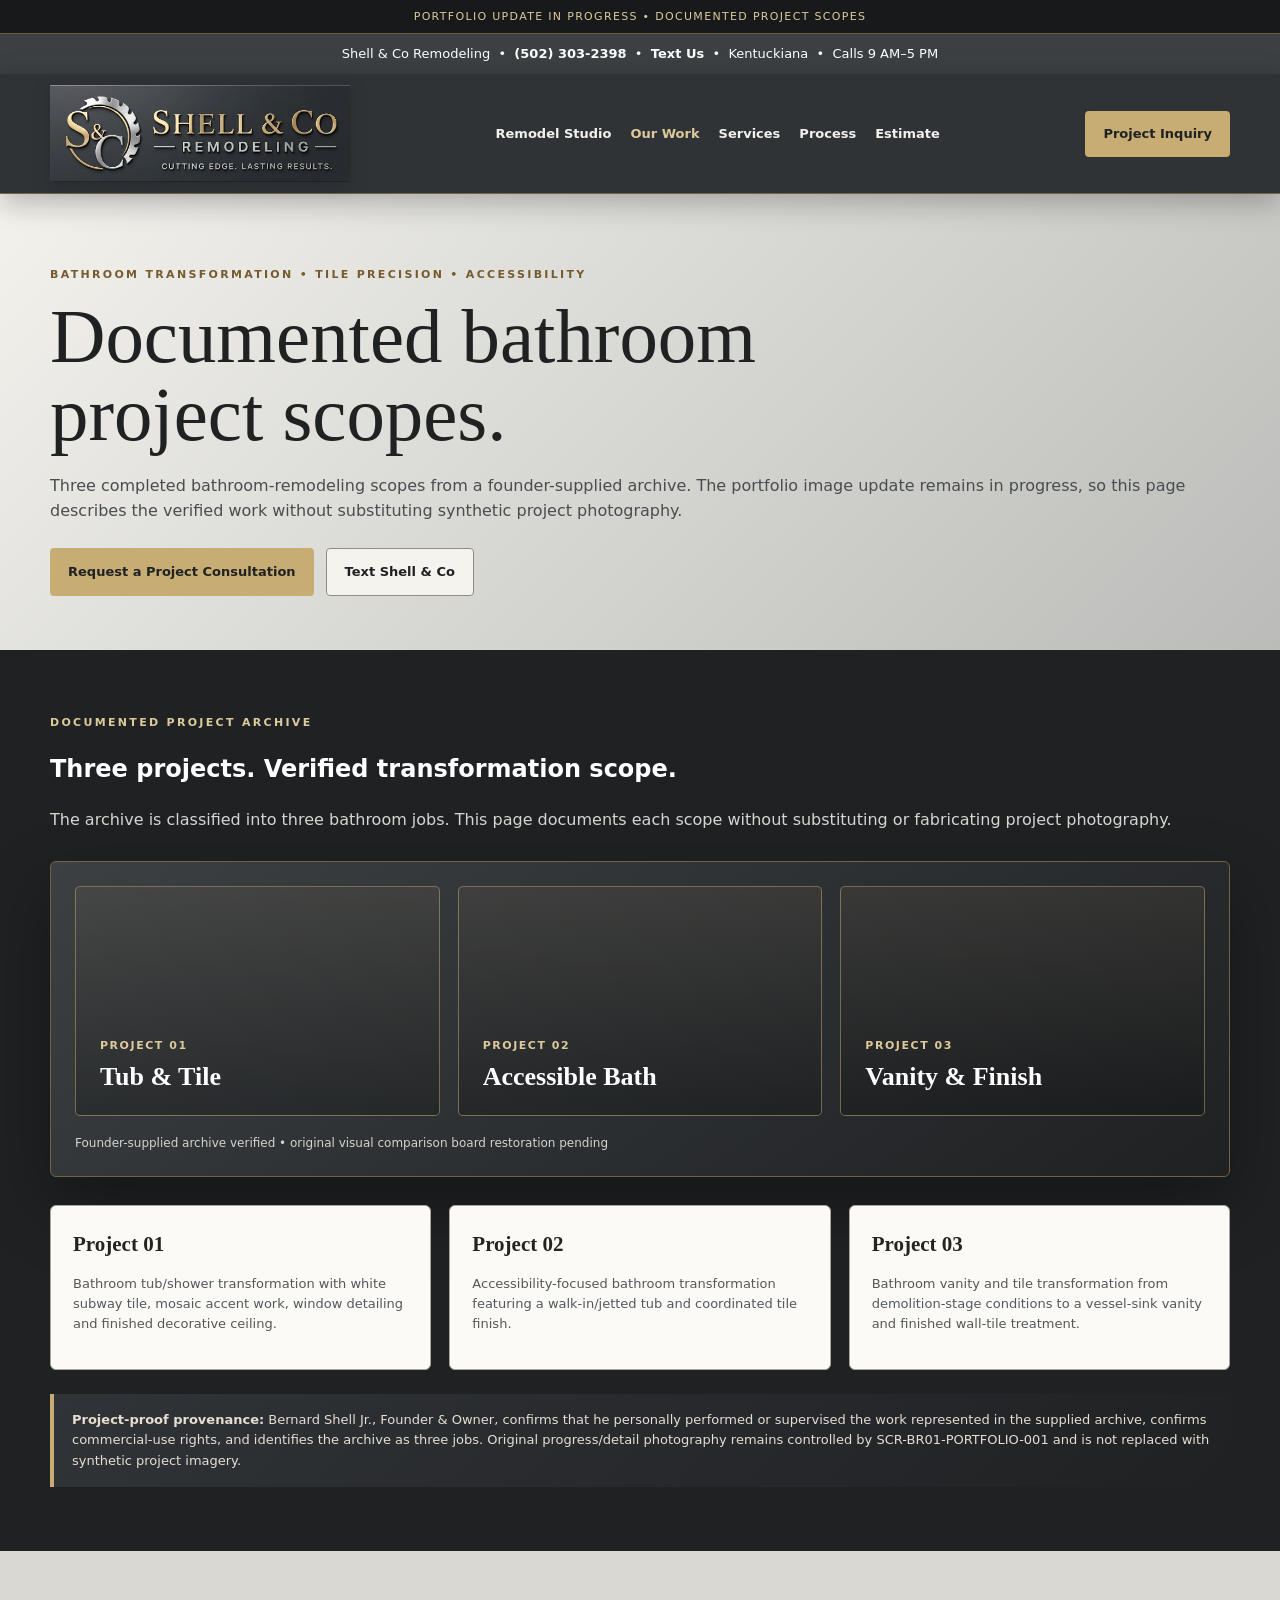
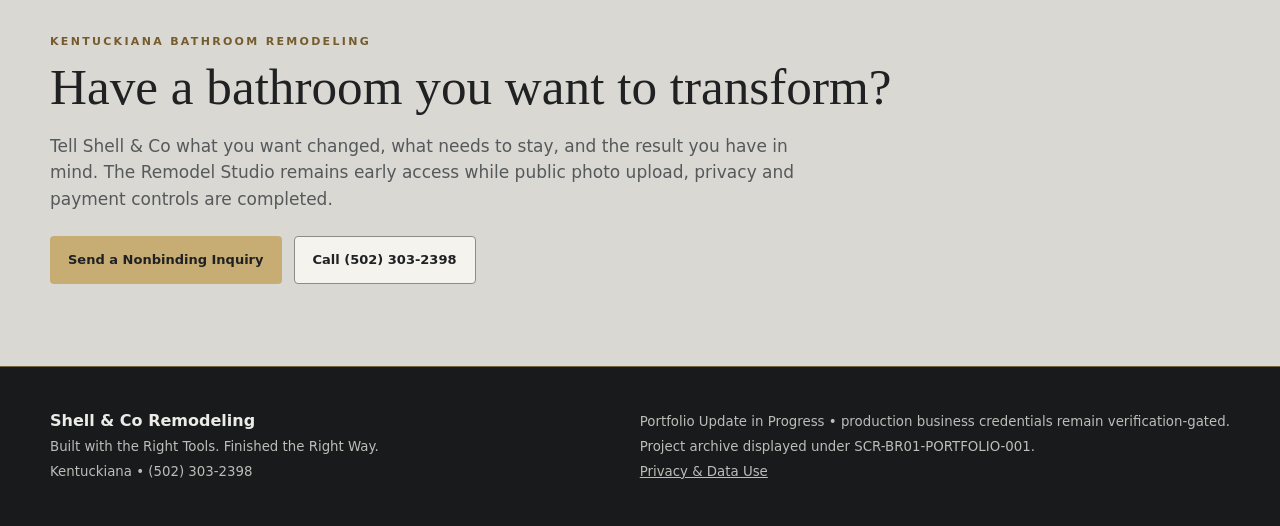
==== commit 1c499d3c: "feat: complete public trust controls and BR02 proof" ====
--- a/our-work.html
+++ b/our-work.html
@@ -6,6 +6,13 @@
 <title>Documented Bathroom Projects | Shell & Co Remodeling</title>
 <meta name="description" content="Shell & Co Remodeling documented bathroom project scopes, including tub and tile, accessible bath, vanity and finish work. Portfolio update in progress.">
 <meta name="robots" content="index,follow">
+<link rel="canonical" href="https://shellremodeling.com/our-work.html">
+<meta property="og:type" content="website">
+<meta property="og:title" content="Documented Bathroom Projects | Shell & Co Remodeling">
+<meta property="og:description" content="Verified bathroom transformation scopes from Shell & Co Remodeling's founder-supplied project archive.">
+<meta property="og:url" content="https://shellremodeling.com/our-work.html">
+<meta property="og:image" content="https://shellremodeling.com/assets/brand/shellco-hero-logo.jpg">
+<meta name="twitter:card" content="summary_large_image">
 <link rel="apple-touch-icon" sizes="180x180" href="assets/brand/apple-touch-icon.png">
 <link rel="icon" type="image/png" sizes="32x32" href="assets/brand/favicon-32x32.png">
 <link rel="icon" type="image/png" sizes="16x16" href="assets/brand/favicon-16x16.png">
@@ -61,5 +68,5 @@
 </div></section>
 <section class="section sand"><div class="wrap"><div class="eyebrow">Kentuckiana Bathroom Remodeling</div><h2>Have a bathroom you want to transform?</h2><p class="lead">Tell Shell & Co what you want changed, what needs to stay, and the result you have in mind. The Remodel Studio remains early access while public photo upload, privacy and payment controls are completed.</p><div class="work-cta"><a class="button" href="index.html#estimate">Send a Nonbinding Inquiry</a><a class="button light" href="tel:+15023032398">Call (502) 303-2398</a></div></div></section>
 </main>
-<footer class="footer"><div class="wrap footer-grid"><div><strong>Shell &amp; Co Remodeling</strong><br><small>Built with the Right Tools. Finished the Right Way.<br>Kentuckiana • (502) 303-2398</small></div><div><small>Portfolio Update in Progress • production business credentials remain verification-gated.<br>Project archive displayed under SCR-BR01-PORTFOLIO-001.</small></div></div></footer>
+<footer class="footer"><div class="wrap footer-grid"><div><strong>Shell &amp; Co Remodeling</strong><br><small>Built with the Right Tools. Finished the Right Way.<br>Kentuckiana • (502) 303-2398</small></div><div><small>Portfolio Update in Progress • production business credentials remain verification-gated.<br>Project archive displayed under SCR-BR01-PORTFOLIO-001.<br><a href="privacy.html">Privacy &amp; Data Use</a></small></div></div></footer>
 </body></html>
--- a/assets/brand-theme.css
+++ b/assets/brand-theme.css
@@ -124,7 +124,7 @@
   border-bottom-color:rgba(199,173,115,.62);
 }
 .studio-head span { color:var(--brand-gold-light); }
-.controls { background:#f8f7f3; }
+.controls { background:#f8f7f3; border:0; margin:0; min-inline-size:0; }
 .output { background:#deded9; }
 .dropzone,
 .chip,
